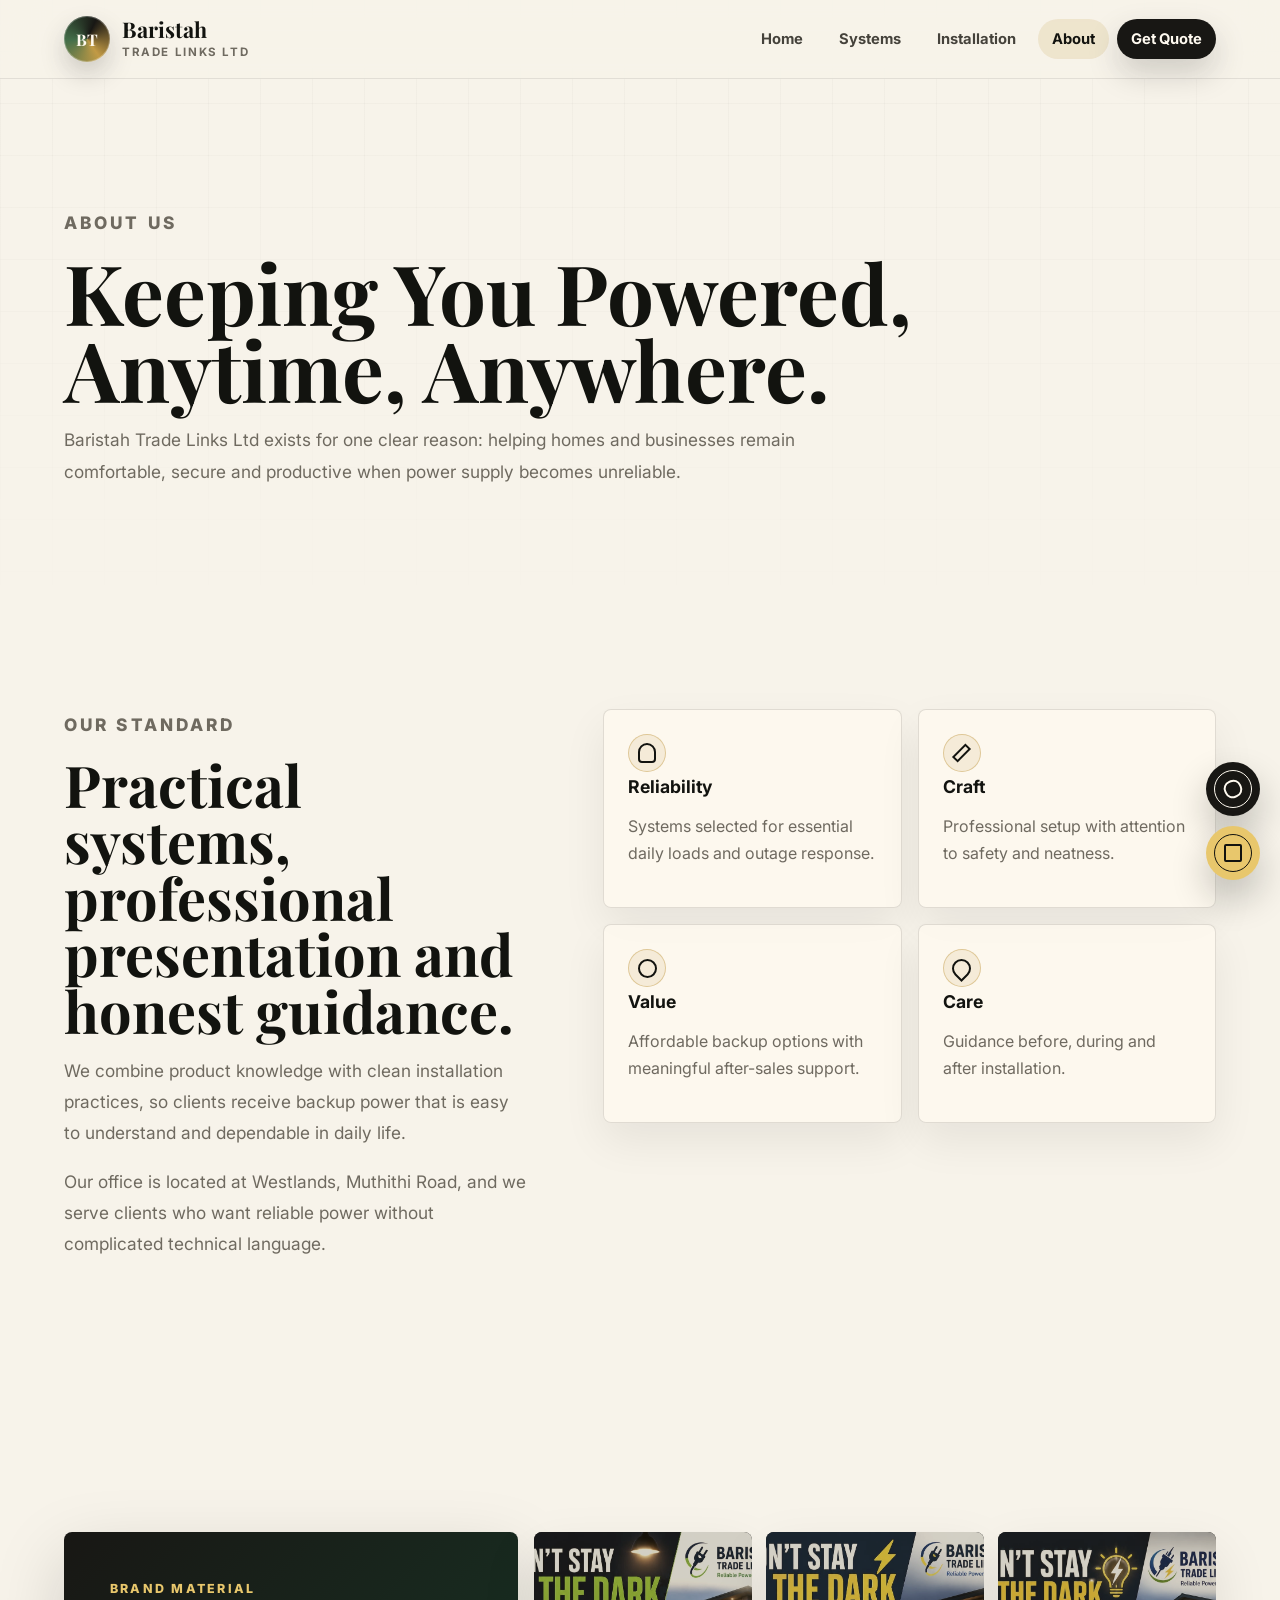
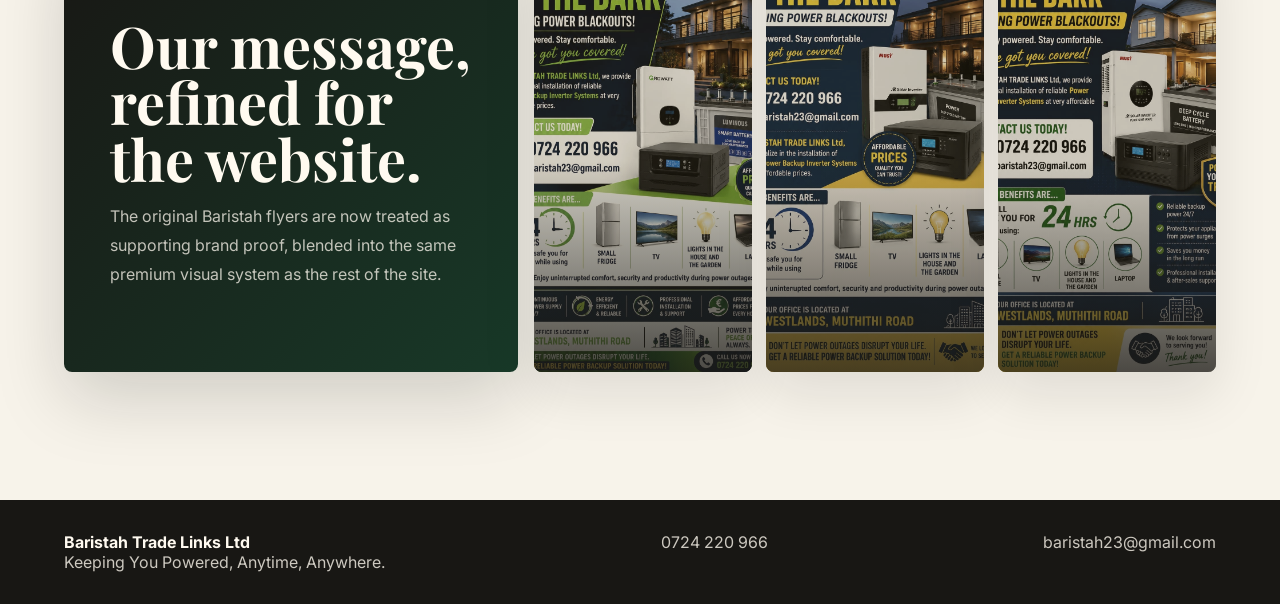
==== about.html @ 3a2e0655 "Initial Baristah website" ====
<!DOCTYPE html>
<html lang="en">
<head>
  <meta charset="UTF-8" />
  <meta name="viewport" content="width=device-width, initial-scale=1.0" />
  <title>About Baristah Trade Links Ltd</title>
  <meta name="description" content="About Baristah Trade Links Ltd, a Nairobi provider of reliable power backup inverter systems." />
  <link rel="preconnect" href="https://fonts.googleapis.com" />
  <link rel="preconnect" href="https://fonts.gstatic.com" crossorigin />
  <link href="https://fonts.googleapis.com/css2?family=Caveat:wght@600;700&family=Inter:wght@400;500;600;700;800&family=Playfair+Display:wght@600;700&display=swap" rel="stylesheet" />
  <link rel="stylesheet" href="styles.css" />
  <script defer src="script.js"></script>
</head>
<body>
  <header class="site-header" data-header>
    <a class="brand" href="index.html"><span class="brand-mark">BT</span><span><strong>Baristah</strong><small>Trade Links Ltd</small></span></a>
    <button class="menu" type="button" aria-label="Open menu" aria-expanded="false" data-menu><span></span><span></span><span></span></button>
    <nav><a href="index.html">Home</a><a href="products.html">Systems</a><a href="services.html">Installation</a><a class="active" href="about.html">About</a><a href="contact.html" class="nav-cta">Get Quote</a></nav>
  </header>

  <main>
    <section class="page-hero compact">
      <p class="eyebrow">About us</p>
      <h1>Keeping You Powered, Anytime, Anywhere.</h1>
      <p>Baristah Trade Links Ltd exists for one clear reason: helping homes and businesses remain comfortable, secure and productive when power supply becomes unreliable.</p>
    </section>

    <section class="section split">
      <div class="section-copy reveal">
        <p class="eyebrow">Our standard</p>
        <h2>Practical systems, professional presentation and honest guidance.</h2>
        <p>We combine product knowledge with clean installation practices, so clients receive backup power that is easy to understand and dependable in daily life.</p>
        <p>Our office is located at Westlands, Muthithi Road, and we serve clients who want reliable power without complicated technical language.</p>
      </div>
      <div class="feature-grid reveal">
        <article><span class="line-icon shield-icon"></span><h3>Reliability</h3><p>Systems selected for essential daily loads and outage response.</p></article>
        <article><span class="line-icon tool-icon"></span><h3>Craft</h3><p>Professional setup with attention to safety and neatness.</p></article>
        <article><span class="line-icon value-icon"></span><h3>Value</h3><p>Affordable backup options with meaningful after-sales support.</p></article>
        <article><span class="line-icon care-icon"></span><h3>Care</h3><p>Guidance before, during and after installation.</p></article>
      </div>
    </section>

    <section class="section brand-gallery reveal">
      <div class="brand-story-card">
        <p class="eyebrow">Brand material</p>
        <h2>Our message, refined for the website.</h2>
        <p>The original Baristah flyers are now treated as supporting brand proof, blended into the same premium visual system as the rest of the site.</p>
      </div>
      <div class="flyer-mini-grid">
        <figure><img src="assets/C132D16E-7D05-47CB-9A91-94F14D9DF31C.jpeg" alt="Baristah flyer detail" /></figure>
        <figure><img src="assets/9E308FFE-2966-449F-9D46-75434D535E48.jpeg" alt="Power backup benefits poster" /></figure>
        <figure><img src="assets/2B06B845-B2FD-469E-9324-4CCC035A0B1A.jpeg" alt="Baristah service artwork" /></figure>
      </div>
    </section>
  </main>

  <div class="floating-actions"><a href="tel:+254724220966" aria-label="Call Baristah"><span class="phone-icon"></span></a><a href="contact.html" aria-label="Request quote"><span class="quote-icon"></span></a></div>
  <footer class="site-footer"><div><b>Baristah Trade Links Ltd</b><span>Keeping You Powered, Anytime, Anywhere.</span></div><a href="tel:+254724220966">0724 220 966</a><a href="mailto:baristah23@gmail.com">baristah23@gmail.com</a></footer>
</body>
</html>
---- styles.css ----
:root {
  --ink: #12130f;
  --charcoal: #181714;
  --paper: #f7f3ea;
  --ivory: #fffaf0;
  --linen: #ebe2d3;
  --gold: #c29a45;
  --gold-bright: #e8c76c;
  --green: #446f4a;
  --green-dark: #183928;
  --clay: #9d5942;
  --muted: #6f6a60;
  --white: #ffffff;
  --line: rgba(18, 19, 15, 0.12);
  --shadow: 0 26px 70px rgba(18, 19, 15, 0.17);
}

* {
  box-sizing: border-box;
}

html {
  scroll-behavior: smooth;
}

body {
  margin: 0;
  font-family: Inter, "Segoe UI", Arial, sans-serif;
  background: var(--paper);
  color: var(--ink);
}

body::before {
  content: "";
  position: fixed;
  inset: 0;
  z-index: -1;
  pointer-events: none;
  background:
    linear-gradient(90deg, rgba(18, 19, 15, 0.035) 1px, transparent 1px),
    linear-gradient(0deg, rgba(18, 19, 15, 0.035) 1px, transparent 1px);
  background-size: 52px 52px;
  mask-image: linear-gradient(to bottom, rgba(0, 0, 0, 0.8), transparent 70%);
}

a {
  color: inherit;
  text-decoration: none;
}

img {
  display: block;
  max-width: 100%;
}

.hero-visual img,
.product-card img,
.showcase-image img,
.flyer-mini-grid img {
  image-rendering: auto;
}

.site-header {
  position: sticky;
  top: 0;
  z-index: 50;
  display: flex;
  align-items: center;
  justify-content: space-between;
  gap: 24px;
  padding: 16px clamp(20px, 5vw, 72px);
  background: rgba(247, 243, 234, 0.82);
  border-bottom: 1px solid rgba(18, 19, 15, 0.09);
  backdrop-filter: blur(22px);
}

.brand {
  display: inline-flex;
  align-items: center;
  gap: 12px;
  min-width: 210px;
}

.brand-mark {
  display: grid;
  place-items: center;
  width: 46px;
  height: 46px;
  border-radius: 50%;
  color: var(--ivory);
  background: conic-gradient(from 145deg, var(--gold), var(--green), var(--charcoal), var(--gold));
  font-family: "Playfair Display", Georgia, serif;
  font-weight: 700;
  box-shadow: inset 0 0 0 1px rgba(255, 255, 255, 0.25), 0 12px 26px rgba(18, 19, 15, 0.18);
}

.brand strong {
  display: block;
  font-family: "Playfair Display", Georgia, serif;
  font-size: 1.35rem;
  line-height: 1;
}

.brand small {
  display: block;
  margin-top: 4px;
  color: var(--muted);
  font-size: 0.72rem;
  font-weight: 700;
  letter-spacing: 0.14em;
  text-transform: uppercase;
}

nav {
  display: flex;
  align-items: center;
  gap: 8px;
}

nav a {
  padding: 11px 14px;
  border-radius: 999px;
  color: #45423b;
  font-size: 0.92rem;
  font-weight: 700;
  transition: background 180ms ease, color 180ms ease, transform 180ms ease;
}

nav a:hover,
nav a.active {
  color: var(--ink);
  background: rgba(194, 154, 69, 0.17);
}

nav a:hover {
  transform: translateY(-1px);
}

.nav-cta {
  color: var(--ivory) !important;
  background: var(--charcoal) !important;
  box-shadow: 0 14px 32px rgba(18, 19, 15, 0.18);
}

.menu {
  display: none;
  width: 46px;
  height: 46px;
  border: 1px solid var(--line);
  border-radius: 50%;
  background: var(--ivory);
}

.menu span {
  display: block;
  width: 18px;
  height: 2px;
  margin: 4px auto;
  background: var(--ink);
}

.hero {
  position: relative;
  display: grid;
  grid-template-columns: minmax(0, 0.92fr) minmax(360px, 1.08fr);
  gap: clamp(32px, 5vw, 78px);
  align-items: center;
  min-height: calc(100vh - 79px);
  padding: clamp(48px, 8vw, 104px) clamp(20px, 5vw, 72px) 40px;
  overflow: hidden;
}

.hero::after {
  content: "";
  position: absolute;
  right: -12vw;
  top: 12vh;
  width: 48vw;
  height: 48vw;
  min-width: 440px;
  min-height: 440px;
  border: 1px solid rgba(194, 154, 69, 0.22);
  border-radius: 50%;
  animation: slow-spin 34s linear infinite;
  pointer-events: none;
}

.hero-copy,
.section-copy,
.showcase-content,
.page-hero {
  position: relative;
  z-index: 1;
}

.eyebrow {
  margin: 0 0 16px;
  color: var(--green);
  font-size: 0.78rem;
  font-weight: 800;
  letter-spacing: 0.18em;
  text-transform: uppercase;
}

h1,
h2,
h3,
p {
  overflow-wrap: anywhere;
}

h1,
h2 {
  margin: 0;
  font-family: "Playfair Display", Georgia, serif;
  letter-spacing: 0;
}

h1 {
  max-width: 820px;
  font-size: clamp(3.2rem, 7.3vw, 7.8rem);
  line-height: 0.92;
}

h2 {
  font-size: clamp(2.25rem, 4.5vw, 4.8rem);
  line-height: 0.98;
}

h3 {
  margin: 0;
  font-size: 1.1rem;
}

.lead,
.page-hero p,
.section-copy p,
.showcase-content p {
  color: var(--muted);
  font-size: 1.08rem;
  line-height: 1.8;
}

.lead {
  max-width: 650px;
  margin: 24px 0 0;
}

.hero-actions {
  display: flex;
  flex-wrap: wrap;
  gap: 12px;
  margin: 32px 0 0;
}

.hero-actions.center {
  justify-content: center;
}

.btn {
  display: inline-flex;
  align-items: center;
  justify-content: center;
  gap: 10px;
  min-height: 52px;
  padding: 14px 20px;
  border: 1px solid rgba(18, 19, 15, 0.12);
  border-radius: 999px;
  font-weight: 800;
  transition: transform 180ms ease, box-shadow 180ms ease, background 180ms ease;
}

.btn:hover {
  transform: translateY(-2px);
}

.btn.primary {
  color: var(--ivory);
  background: linear-gradient(135deg, var(--charcoal), #2a281f);
  box-shadow: 0 20px 40px rgba(18, 19, 15, 0.22);
}

.btn.secondary {
  background: rgba(255, 250, 240, 0.74);
}

.btn.light {
  color: var(--ink);
  background: rgba(255, 250, 240, 0.92);
}

.signature {
  margin-top: 26px;
  color: var(--clay);
  font-family: Caveat, "Segoe Script", cursive;
  font-size: clamp(2rem, 4vw, 3.7rem);
  line-height: 0.95;
}

.hero-visual {
  position: relative;
  z-index: 1;
  min-height: 640px;
  border-radius: 8px;
  overflow: hidden;
  box-shadow: var(--shadow);
  background:
    radial-gradient(circle at 30% 18%, rgba(232, 199, 108, 0.2), transparent 34%),
    linear-gradient(145deg, #f4eddf, #cec1aa 44%, #1c1a16 45%, #2d2a24);
}

.hero-visual img {
  width: 100%;
  height: 640px;
  object-fit: contain;
  padding: clamp(20px, 4vw, 52px);
  filter: contrast(1.1) saturate(1.05) brightness(0.98) drop-shadow(0 26px 40px rgba(18, 19, 15, 0.28));
  transform: scale(0.98);
  transition: opacity 400ms ease, transform 900ms ease, filter 400ms ease;
}

.hero-visual.is-changing img {
  opacity: 0.25;
  transform: scale(1.01);
}

.floating-panel {
  position: absolute;
  left: 22px;
  bottom: 22px;
  display: grid;
  gap: 6px;
  width: min(330px, calc(100% - 44px));
  padding: 20px;
  color: var(--ivory);
  background: rgba(18, 19, 15, 0.78);
  border: 1px solid rgba(255, 255, 255, 0.18);
  border-radius: 8px;
  backdrop-filter: blur(18px);
}

.floating-panel small {
  color: rgba(255, 250, 240, 0.75);
  line-height: 1.5;
}

.status-dot {
  width: 10px;
  height: 10px;
  border-radius: 50%;
  background: var(--gold-bright);
  box-shadow: 0 0 0 8px rgba(232, 199, 108, 0.2);
}

.image-control {
  position: absolute;
  top: 50%;
  display: grid;
  place-items: center;
  width: 44px;
  height: 44px;
  border: 1px solid rgba(255, 255, 255, 0.35);
  border-radius: 50%;
  background: rgba(18, 19, 15, 0.46);
  cursor: pointer;
}

.image-control::before {
  content: "";
  width: 10px;
  height: 10px;
  border-top: 2px solid var(--ivory);
  border-left: 2px solid var(--ivory);
}

.image-control.prev {
  left: 18px;
}

.image-control.prev::before {
  transform: rotate(-45deg) translate(1px, 1px);
}

.image-control.next {
  right: 18px;
}

.image-control.next::before {
  transform: rotate(135deg) translate(1px, 1px);
}

.trust-strip {
  display: grid;
  grid-template-columns: repeat(4, 1fr);
  gap: 1px;
  margin: 0 clamp(20px, 5vw, 72px);
  border: 1px solid var(--line);
  background: var(--line);
  box-shadow: 0 20px 50px rgba(18, 19, 15, 0.08);
}

.trust-strip div {
  min-height: 128px;
  padding: 24px;
  background: rgba(255, 250, 240, 0.72);
}

.trust-strip strong {
  display: block;
  font-family: "Playfair Display", Georgia, serif;
  font-size: 1.55rem;
}

.trust-strip span {
  display: block;
  margin-top: 8px;
  color: var(--muted);
  line-height: 1.5;
}

.section {
  padding: clamp(72px, 10vw, 128px) clamp(20px, 5vw, 72px);
}

.split {
  display: grid;
  grid-template-columns: minmax(0, 0.86fr) minmax(320px, 1.14fr);
  gap: clamp(34px, 6vw, 86px);
  align-items: start;
}

.feature-grid {
  display: grid;
  grid-template-columns: repeat(2, minmax(0, 1fr));
  gap: 16px;
}

.feature-grid article,
.spec-grid article,
.process article {
  min-height: 190px;
  padding: 24px;
  border: 1px solid var(--line);
  border-radius: 8px;
  background: rgba(255, 250, 240, 0.72);
  box-shadow: 0 18px 44px rgba(18, 19, 15, 0.07);
}

.feature-grid p,
.product-card p,
.service-list p,
.spec-grid span,
.process p {
  color: var(--muted);
  line-height: 1.7;
}

.line-icon,
.btn-icon,
.floating-actions span {
  position: relative;
  display: inline-grid;
  place-items: center;
  flex: 0 0 auto;
  width: 38px;
  height: 38px;
  border: 1px solid rgba(194, 154, 69, 0.45);
  border-radius: 50%;
  background: rgba(194, 154, 69, 0.13);
}

.btn-icon {
  width: 24px;
  height: 24px;
  border-color: rgba(255, 250, 240, 0.3);
}

.line-icon::before,
.btn-icon::before,
.floating-actions span::before {
  content: "";
  position: absolute;
  width: 14px;
  height: 14px;
  border: 2px solid currentColor;
}

.phone-icon::before {
  width: 10px;
  height: 15px;
  border-radius: 8px;
  transform: rotate(-24deg);
}

.quote-icon::before {
  width: 15px;
  height: 11px;
  border-radius: 2px;
}

.pin-icon::before {
  width: 12px;
  height: 12px;
  border-radius: 50% 50% 50% 0;
  transform: rotate(-45deg);
}

.fridge-icon::before,
.laptop-icon::before,
.screen-icon::before {
  width: 15px;
  height: 18px;
  border-radius: 2px;
}

.screen-icon::before,
.laptop-icon::before {
  width: 18px;
  height: 12px;
}

.light-icon::before {
  width: 13px;
  height: 13px;
  border-radius: 50%;
}

.shield-icon::before {
  width: 14px;
  height: 16px;
  border-radius: 9px 9px 4px 4px;
}

.tool-icon::before {
  width: 15px;
  height: 4px;
  transform: rotate(-45deg);
}

.value-icon::before {
  width: 15px;
  height: 15px;
  border-radius: 50%;
}

.care-icon::before {
  width: 15px;
  height: 15px;
  border-radius: 50% 50% 0 50%;
  transform: rotate(45deg);
}

.showcase {
  display: grid;
  grid-template-columns: minmax(320px, 0.9fr) minmax(0, 1.1fr);
  gap: clamp(28px, 5vw, 70px);
  align-items: center;
  padding: clamp(36px, 5vw, 72px);
  color: var(--ivory);
  background: linear-gradient(135deg, var(--charcoal), #243d2e 62%, #4f3e22);
}

.showcase.reverse {
  grid-template-columns: minmax(0, 1.1fr) minmax(320px, 0.9fr);
}

.showcase .eyebrow {
  color: var(--gold-bright);
}

.showcase-content p,
.showcase .service-list p {
  color: rgba(255, 250, 240, 0.7);
}

.showcase-image img {
  width: 100%;
  max-height: 760px;
  object-fit: cover;
  border-radius: 8px;
  box-shadow: 0 30px 70px rgba(0, 0, 0, 0.3);
}

.showcase-image:not(.flyer-frame) {
  padding: clamp(18px, 3vw, 34px);
  border: 1px solid rgba(255, 255, 255, 0.12);
  border-radius: 8px;
  background:
    radial-gradient(circle at 28% 18%, rgba(232, 199, 108, 0.16), transparent 34%),
    linear-gradient(145deg, rgba(255, 250, 240, 0.1), rgba(255, 255, 255, 0.03));
}

.showcase-image:not(.flyer-frame) img {
  object-fit: contain;
  max-height: 560px;
  filter: contrast(1.09) saturate(1.04);
  box-shadow: 0 24px 54px rgba(0, 0, 0, 0.24);
}

.flyer-frame {
  position: relative;
  min-height: 640px;
  overflow: hidden;
  border: 1px solid rgba(255, 255, 255, 0.16);
  border-radius: 8px;
  background: linear-gradient(135deg, rgba(255, 250, 240, 0.1), rgba(232, 199, 108, 0.08));
  box-shadow: 0 30px 70px rgba(0, 0, 0, 0.3);
}

.flyer-frame::before {
  content: "";
  position: absolute;
  inset: 0;
  z-index: 1;
  background:
    linear-gradient(145deg, rgba(24, 23, 20, 0.28), rgba(24, 23, 20, 0.74)),
    radial-gradient(circle at top left, rgba(232, 199, 108, 0.32), transparent 36%);
  pointer-events: none;
}

.flyer-frame img {
  width: 100%;
  height: 640px;
  object-fit: cover;
  filter: grayscale(0.2) sepia(0.16) contrast(0.96) brightness(0.78) saturate(0.86);
  opacity: 0.5;
  transform: scale(1.04);
}

.flyer-glass {
  position: absolute;
  left: 22px;
  right: 22px;
  bottom: 22px;
  z-index: 2;
  display: grid;
  gap: 8px;
  padding: 22px;
  border: 1px solid rgba(255, 255, 255, 0.18);
  border-radius: 8px;
  color: var(--ivory);
  background: rgba(18, 19, 15, 0.68);
  backdrop-filter: blur(18px);
}

.flyer-glass span,
.flyer-glass small {
  color: rgba(255, 250, 240, 0.72);
}

.flyer-glass span {
  font-size: 0.75rem;
  font-weight: 800;
  letter-spacing: 0.16em;
  text-transform: uppercase;
}

.flyer-glass b {
  font-family: "Playfair Display", Georgia, serif;
  font-size: clamp(2rem, 4vw, 3.4rem);
  line-height: 0.95;
}

.service-list {
  display: grid;
  gap: 12px;
  margin-top: 28px;
}

.service-list article {
  display: grid;
  grid-template-columns: 48px 1fr;
  gap: 6px 16px;
  align-items: start;
  padding: 18px;
  border: 1px solid rgba(255, 255, 255, 0.13);
  border-radius: 8px;
  background: rgba(255, 255, 255, 0.07);
}

.service-list b {
  grid-row: span 2;
  color: var(--gold-bright);
  font-family: "Playfair Display", Georgia, serif;
  font-size: 1.6rem;
}

.service-list span {
  font-weight: 800;
}

.service-list p {
  margin: 0;
}

.section-heading {
  max-width: 800px;
  margin-bottom: 34px;
}

.card-grid {
  display: grid;
  grid-template-columns: repeat(3, minmax(0, 1fr));
  gap: 18px;
}

.product-card {
  overflow: hidden;
  border: 1px solid var(--line);
  border-radius: 8px;
  background: var(--ivory);
  box-shadow: 0 22px 58px rgba(18, 19, 15, 0.1);
  transition: transform 220ms ease, box-shadow 220ms ease;
}

.product-card:hover {
  transform: translateY(-6px);
  box-shadow: var(--shadow);
}

.product-card img {
  width: 100%;
  height: 300px;
  object-fit: contain;
  padding: 22px;
  background:
    radial-gradient(circle at 38% 16%, rgba(232, 199, 108, 0.22), transparent 34%),
    linear-gradient(145deg, #f9f2e7, #d9cbb4 48%, #28251f);
  filter: contrast(1.1) saturate(1.04) brightness(0.98);
}

.product-card.tall img {
  height: 420px;
  padding: 26px;
}

.product-card div {
  padding: 24px;
}

.product-card span {
  display: inline-block;
  margin-bottom: 12px;
  color: var(--green);
  font-size: 0.75rem;
  font-weight: 800;
  letter-spacing: 0.14em;
  text-transform: uppercase;
}

.product-card h2 {
  font-size: clamp(1.8rem, 3vw, 2.6rem);
}

.text-link {
  display: inline-flex;
  margin-top: 12px;
  color: var(--green-dark);
  font-weight: 800;
  border-bottom: 1px solid currentColor;
}

.cta-band {
  margin: 0 clamp(20px, 5vw, 72px) clamp(40px, 6vw, 80px);
  padding: clamp(52px, 8vw, 96px) 24px;
  text-align: center;
  border-radius: 8px;
  color: var(--ivory);
  background: linear-gradient(135deg, #1c1a16, var(--green-dark));
  box-shadow: var(--shadow);
}

.cta-band .signature {
  margin: 0 0 10px;
  color: var(--gold-bright);
}

.page-hero {
  padding: clamp(72px, 10vw, 130px) clamp(20px, 5vw, 72px) clamp(46px, 6vw, 78px);
}

.page-hero.compact {
  min-height: 420px;
}

.page-hero h1 {
  max-width: 1100px;
  font-size: clamp(3rem, 6.5vw, 6.7rem);
}

.page-hero p {
  max-width: 760px;
}

.specs-panel {
  display: grid;
  grid-template-columns: minmax(0, 0.9fr) minmax(320px, 1.1fr);
  gap: 36px;
  margin: 0 clamp(20px, 5vw, 72px) clamp(40px, 6vw, 80px);
  padding: clamp(42px, 6vw, 72px);
  color: var(--ivory);
  background: var(--charcoal);
  border-radius: 8px;
}

.specs-panel .eyebrow {
  color: var(--gold-bright);
}

.spec-grid {
  display: grid;
  grid-template-columns: repeat(2, 1fr);
  gap: 14px;
}

.spec-grid article {
  color: var(--ivory);
  background: rgba(255, 255, 255, 0.07);
  border-color: rgba(255, 255, 255, 0.13);
}

.spec-grid b,
.spec-grid span {
  display: block;
}

.spec-grid span {
  margin-top: 10px;
  color: rgba(255, 250, 240, 0.7);
}

.process {
  display: grid;
  grid-template-columns: repeat(4, minmax(0, 1fr));
  gap: 16px;
}

.process b {
  display: block;
  margin-bottom: 18px;
  color: var(--gold);
  font-family: "Playfair Display", Georgia, serif;
  font-size: 2.8rem;
}

.brand-gallery {
  display: grid;
  grid-template-columns: minmax(300px, 0.8fr) minmax(0, 1.2fr);
  gap: 16px;
  align-items: stretch;
}

.brand-story-card {
  padding: clamp(28px, 4vw, 46px);
  border-radius: 8px;
  color: var(--ivory);
  background: linear-gradient(135deg, var(--charcoal), var(--green-dark));
  box-shadow: var(--shadow);
}

.brand-story-card .eyebrow {
  color: var(--gold-bright);
}

.brand-story-card p {
  color: rgba(255, 250, 240, 0.74);
  line-height: 1.8;
}

.flyer-mini-grid {
  display: grid;
  grid-template-columns: repeat(3, minmax(0, 1fr));
  gap: 14px;
}

.flyer-mini-grid figure {
  position: relative;
  min-height: 440px;
  margin: 0;
  overflow: hidden;
  border-radius: 8px;
  box-shadow: 0 22px 54px rgba(18, 19, 15, 0.1);
  background: var(--charcoal);
}

.flyer-mini-grid figure::after {
  content: "";
  position: absolute;
  inset: 0;
  background:
    linear-gradient(to top, rgba(24, 23, 20, 0.72), transparent 48%),
    rgba(232, 199, 108, 0.08);
  pointer-events: none;
}

.flyer-mini-grid img {
  width: 100%;
  height: 100%;
  min-height: 440px;
  object-fit: cover;
  filter: grayscale(0.12) sepia(0.1) contrast(0.98) brightness(0.82) saturate(0.9);
}

.contact-grid {
  display: grid;
  grid-template-columns: minmax(300px, 0.88fr) minmax(0, 1.12fr);
  gap: 24px;
  align-items: start;
}

.contact-card,
.quote-form {
  padding: clamp(24px, 4vw, 44px);
  border: 1px solid var(--line);
  border-radius: 8px;
  background: rgba(255, 250, 240, 0.78);
  box-shadow: var(--shadow);
}

.contact-card a,
.contact-card div {
  display: grid;
  grid-template-columns: 44px 1fr;
  gap: 2px 14px;
  align-items: center;
  padding: 18px 0;
  border-top: 1px solid var(--line);
}

.contact-card .line-icon {
  grid-row: span 2;
}

.contact-card b,
.contact-card small {
  display: block;
}

.contact-card small {
  color: var(--muted);
}

.quote-form {
  display: grid;
  gap: 16px;
}

.quote-form label {
  display: grid;
  gap: 8px;
  color: #403c34;
  font-weight: 800;
}

.quote-form input,
.quote-form select,
.quote-form textarea {
  width: 100%;
  border: 1px solid rgba(18, 19, 15, 0.16);
  border-radius: 8px;
  background: var(--white);
  color: var(--ink);
  font: inherit;
  padding: 16px;
  outline: none;
  transition: border-color 180ms ease, box-shadow 180ms ease;
}

.quote-form input:focus,
.quote-form select:focus,
.quote-form textarea:focus {
  border-color: var(--gold);
  box-shadow: 0 0 0 4px rgba(194, 154, 69, 0.15);
}

.quote-form textarea {
  min-height: 150px;
  resize: vertical;
}

.quote-form small {
  color: var(--muted);
}

.floating-actions {
  position: fixed;
  right: 20px;
  bottom: 20px;
  z-index: 45;
  display: grid;
  gap: 10px;
}

.floating-actions a {
  display: grid;
  place-items: center;
  width: 54px;
  height: 54px;
  border-radius: 50%;
  color: var(--ivory);
  background: var(--charcoal);
  box-shadow: 0 18px 36px rgba(18, 19, 15, 0.24);
  animation: float-button 4s ease-in-out infinite;
}

.floating-actions a:nth-child(2) {
  color: var(--ink);
  background: var(--gold-bright);
  animation-delay: 0.55s;
}

.floating-actions span {
  border-color: currentColor;
  background: transparent;
}

.site-footer {
  display: flex;
  justify-content: space-between;
  gap: 20px;
  padding: 32px clamp(20px, 5vw, 72px);
  color: rgba(255, 250, 240, 0.78);
  background: var(--charcoal);
}

.site-footer b,
.site-footer span {
  display: block;
}

.site-footer b {
  color: var(--ivory);
}

.animations-ready .reveal {
  opacity: 0;
  transform: translateY(24px);
  transition: opacity 700ms ease, transform 700ms ease;
}

.animations-ready .reveal.visible,
.reveal {
  opacity: 1;
  transform: translateY(0);
}

@keyframes slow-spin {
  to {
    transform: rotate(360deg);
  }
}

@keyframes float-button {
  0%,
  100% {
    transform: translateY(0);
  }
  50% {
    transform: translateY(-7px);
  }
}

@media (max-width: 1050px) {
  .hero,
  .split,
  .showcase,
  .showcase.reverse,
  .specs-panel,
  .contact-grid {
    grid-template-columns: 1fr;
  }

  .hero {
    min-height: 0;
  }

  .trust-strip,
  .process,
  .card-grid {
    grid-template-columns: repeat(2, 1fr);
  }
}

@media (max-width: 760px) {
  .site-header {
    padding: 14px 18px;
  }

  .brand {
    min-width: 0;
  }

  .brand strong {
    font-size: 1.12rem;
  }

  .menu {
    display: block;
  }

  nav {
    position: absolute;
    top: 75px;
    left: 14px;
    right: 14px;
    display: none;
    flex-direction: column;
    align-items: stretch;
    padding: 12px;
    border: 1px solid var(--line);
    border-radius: 8px;
    background: var(--ivory);
    box-shadow: var(--shadow);
  }

  .site-header.open nav {
    display: flex;
  }

  nav a {
    text-align: center;
  }

  .hero {
    padding: 42px 18px 26px;
  }

  h1,
  .page-hero h1 {
    font-size: clamp(2.72rem, 16vw, 4.4rem);
  }

  h2 {
    font-size: clamp(2.15rem, 12vw, 3.25rem);
  }

  .hero-visual,
  .hero-visual img {
    min-height: 0;
    height: 430px;
  }

  .trust-strip,
  .feature-grid,
  .spec-grid,
  .process,
  .card-grid,
  .brand-gallery,
  .flyer-mini-grid {
    grid-template-columns: 1fr;
  }

  .trust-strip {
    margin: 0 18px;
  }

  .section,
  .page-hero {
    padding-left: 18px;
    padding-right: 18px;
  }

  .showcase {
    padding: 42px 18px;
  }

  .product-card img,
  .product-card.tall img {
    height: 340px;
  }

  .flyer-frame,
  .flyer-frame img {
    min-height: 420px;
    height: 420px;
  }

  .flyer-mini-grid figure,
  .flyer-mini-grid img {
    min-height: 360px;
  }

  .specs-panel,
  .cta-band {
    margin-left: 18px;
    margin-right: 18px;
  }

  .site-footer {
    flex-direction: column;
  }
}

@media (prefers-reduced-motion: reduce) {
  *,
  *::before,
  *::after {
    animation-duration: 1ms !important;
    scroll-behavior: auto !important;
    transition-duration: 1ms !important;
  }
}
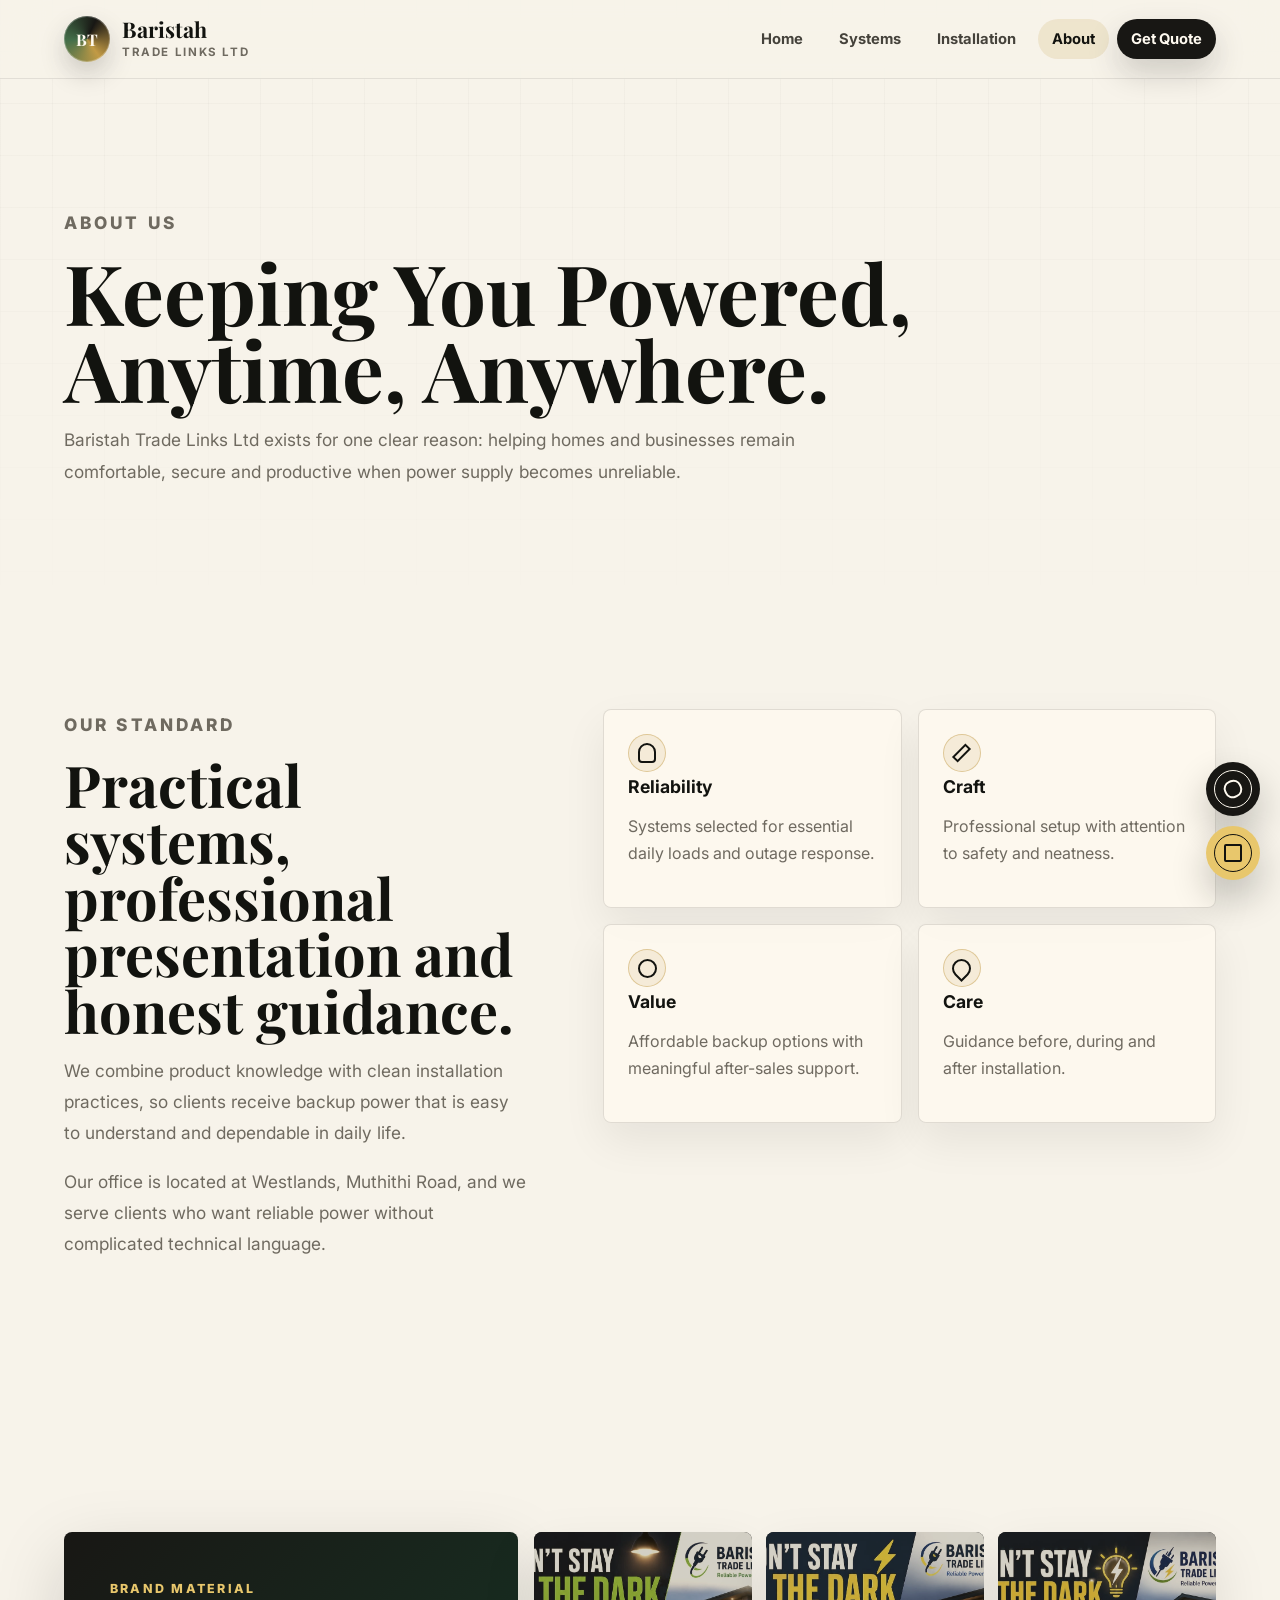
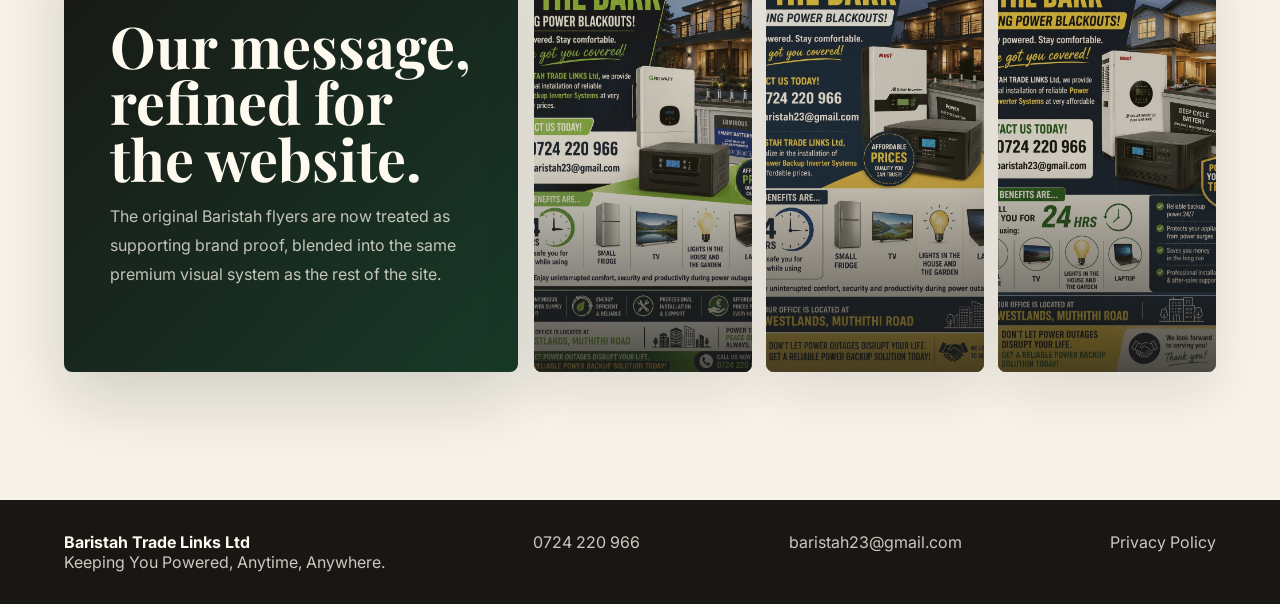
==== commit d60d0112: "Add privacy policy page" ====
--- a/about.html
+++ b/about.html
@@ -55,6 +55,6 @@
   </main>
 
   <div class="floating-actions"><a href="tel:+254724220966" aria-label="Call Baristah"><span class="phone-icon"></span></a><a href="contact.html" aria-label="Request quote"><span class="quote-icon"></span></a></div>
-  <footer class="site-footer"><div><b>Baristah Trade Links Ltd</b><span>Keeping You Powered, Anytime, Anywhere.</span></div><a href="tel:+254724220966">0724 220 966</a><a href="mailto:baristah23@gmail.com">baristah23@gmail.com</a></footer>
+  <footer class="site-footer"><div><b>Baristah Trade Links Ltd</b><span>Keeping You Powered, Anytime, Anywhere.</span></div><a href="tel:+254724220966">0724 220 966</a><a href="mailto:baristah23@gmail.com">baristah23@gmail.com</a><a href="privacy-policy.html">Privacy Policy</a></footer>
 </body>
 </html>
--- a/styles.css
+++ b/styles.css
@@ -982,6 +982,62 @@
   color: var(--muted);
 }
 
+.quote-form small a {
+  color: var(--green-dark);
+  font-weight: 800;
+  border-bottom: 1px solid currentColor;
+}
+
+.policy-wrap {
+  padding-top: 0;
+}
+
+.policy-card {
+  max-width: 980px;
+  margin: 0 auto;
+  padding: clamp(28px, 5vw, 64px);
+  border: 1px solid var(--line);
+  border-radius: 8px;
+  background: rgba(255, 250, 240, 0.82);
+  box-shadow: var(--shadow);
+}
+
+.policy-card h2 {
+  margin-bottom: 22px;
+  font-size: clamp(2rem, 4vw, 3.6rem);
+}
+
+.policy-card h3 {
+  margin: 34px 0 12px;
+  font-family: "Playfair Display", Georgia, serif;
+  font-size: clamp(1.45rem, 3vw, 2rem);
+}
+
+.policy-card p,
+.policy-card li,
+.policy-card address {
+  color: var(--muted);
+  line-height: 1.8;
+}
+
+.policy-card ul {
+  display: grid;
+  gap: 8px;
+  padding-left: 22px;
+}
+
+.policy-card address {
+  padding: 20px;
+  border-left: 3px solid var(--gold);
+  background: rgba(194, 154, 69, 0.1);
+  font-style: normal;
+}
+
+.policy-card a {
+  color: var(--green-dark);
+  font-weight: 800;
+}
+
 .floating-actions {
   position: fixed;
   right: 20px;
